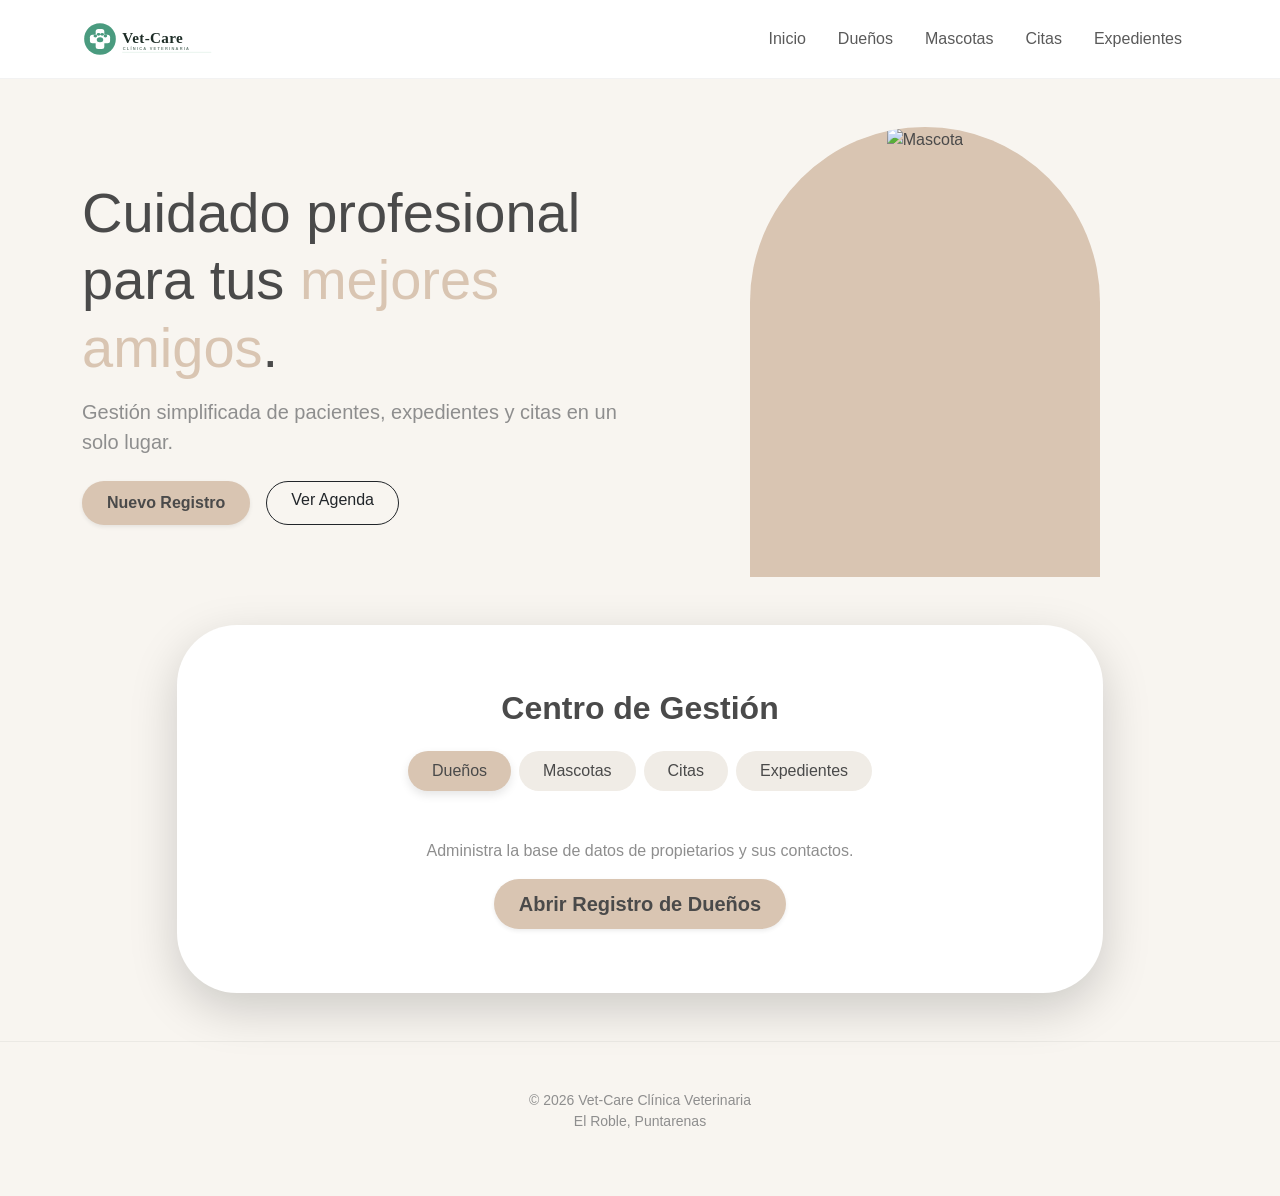
==== index.html @ a5a05229 "subida del proyecto(solo es el esqueleto)" ====
<!DOCTYPE html>
<html lang="es">
<head>
    <meta charset="UTF-8">
    <meta name="viewport" content="width=device-width, initial-scale=1.0">
    <title>Vet-Care | Panel de Gestión</title>
    <link href="https://cdn.jsdelivr.net/npm/bootstrap@5.3.0/dist/css/bootstrap.min.css" rel="stylesheet">
    <link rel="stylesheet" href="css/style.css">
</head>

<body>

    <nav class="navbar navbar-expand-lg sticky-top py-3">
        <div class="container">
            <a class="navbar-brand d-flex align-items-center" href="index.html">
                <svg xmlns="http://www.w3.org/2000/svg" viewBox="0 0 380 100" height="36" style="margin-right:6px;">
    <circle cx="50" cy="50" r="44" fill="#4a9b7f"/>
    <rect x="38" y="22" width="24" height="56" rx="7" fill="white"/>
    <rect x="22" y="38" width="56" height="24" rx="7" fill="white"/>
    <ellipse cx="50" cy="52" rx="9" ry="7" fill="#4a9b7f"/>
    <ellipse cx="37" cy="42" rx="5" ry="4" fill="#4a9b7f"/>
    <ellipse cx="46" cy="37" rx="5" ry="4" fill="#4a9b7f"/>
    <ellipse cx="56" cy="37" rx="5" ry="4" fill="#4a9b7f"/>
    <ellipse cx="65" cy="42" rx="5" ry="4" fill="#4a9b7f"/>
    <text x="112" y="60" font-family="Georgia,serif" font-size="42" font-weight="700" fill="#1e2d27">Vet-Care</text>
    <text x="113" y="80" font-family="Arial,sans-serif" font-size="11" fill="#6b7f76" letter-spacing="3.5">CLÍNICA VETERINARIA</text>
    <line x1="113" y1="87" x2="358" y2="87" stroke="#d4e8df" stroke-width="1.5" stroke-linecap="round"/>
</svg>
            </a>
            <button class="navbar-toggler border-0" type="button" data-bs-toggle="collapse" data-bs-target="#navbarNav">
                <span class="navbar-toggler-icon"></span>
            </button>
            <div class="collapse navbar-collapse" id="navbarNav">
                <ul class="navbar-nav ms-auto">
                    <li class="nav-item"><a class="nav-link px-3" href="index.html">Inicio</a></li>
                    <li class="nav-item"><a class="nav-link px-3" href="duenos.html">Dueños</a></li>
                    <li class="nav-item"><a class="nav-link px-3" href="mascotas.html">Mascotas</a></li>
                    <li class="nav-item"><a class="nav-link px-3" href="citas.html">Citas</a></li>
                    <li class="nav-item"><a class="nav-link px-3" href="expediente.html">Expedientes</a></li>
                </ul>
            </div>
        </div>
    </nav>

    <main class="container py-5">
        <header class="row mb-5 align-items-center">
            <div class="col-lg-6">
                <h1 class="display-4 mb-3">Cuidado profesional para tus <span style="color: var(--color-primario);">mejores amigos</span>.</h1>
                <p class="lead text-muted mb-4">Gestión simplificada de pacientes, expedientes y citas en un solo lugar.</p>
                <div class="d-flex gap-3">
                    <a href="duenos.html" class="btn btn-primary shadow-sm">Nuevo Registro</a>
                    <a href="citas.html" class="btn btn-outline-dark rounded-pill px-4">Ver Agenda</a>
                </div>
            </div>
            <div class="col-lg-6 d-none d-lg-block text-center">
                <div style="background: var(--color-primario); width: 350px; height: 450px; border-radius: 175px 175px 0 0; margin: 0 auto; overflow: hidden;">
                     <img src="https://images.unsplash.com/photo-1583337130417-3346a1be7dee?auto=format&fit=crop&q=80&w=400" alt="Mascota" class="w-100 h-100" style="object-fit: cover;">
                </div>
            </div>
        </header>

        <section class="row justify-content-center mt-5">
            <div class="col-lg-10">
                <div class="card shadow-lg p-5" style="border-radius: 60px;">
                    <div class="card-body text-center">
                        <h2 class="mb-4">Centro de Gestión</h2>
                        
                        <ul class="nav nav-pills justify-content-center mb-5" id="pills-tab" role="tablist">
                            <li class="nav-item" role="presentation">
                                <button class="nav-link active rounded-pill px-4 me-2" data-bs-toggle="pill" data-bs-target="#pills-duenos">Dueños</button>
                            </li>
                            <li class="nav-item" role="presentation">
                                <button class="nav-link rounded-pill px-4 me-2" data-bs-toggle="pill" data-bs-target="#pills-mascotas">Mascotas</button>
                            </li>
                            <li class="nav-item" role="presentation">
                                <button class="nav-link rounded-pill px-4 me-2" data-bs-toggle="pill" data-bs-target="#pills-citas">Citas</button>
                            </li>
                            <li class="nav-item" role="presentation">
                                <button class="nav-link rounded-pill px-4" data-bs-toggle="pill" data-bs-target="#pills-expediente">Expedientes</button>
                            </li>
                        </ul>

                        <div class="tab-content" id="pills-tabContent">
                            <div class="tab-pane fade show active" id="pills-duenos">
                                <p class="text-muted">Administra la base de datos de propietarios y sus contactos.</p>
                                <a href="duenos.html" class="btn btn-primary btn-lg shadow-sm">Abrir Registro de Dueños</a>
                            </div>
                            
                            <div class="tab-pane fade" id="pills-mascotas">
                                <p class="text-muted">Accede a registros de pacientes y razas.</p>
                                <a href="mascotas.html" class="btn btn-primary btn-lg shadow-sm">Ver Listado de Mascotas</a>
                            </div>
                            
                            <div class="tab-pane fade" id="pills-citas">
                                <p class="text-muted">Organiza el calendario de consultas y vacunaciones.</p>
                                <a href="citas.html" class="btn btn-primary btn-lg shadow-sm">Gestionar Agenda</a>
                            </div>

                            <div class="tab-pane fade" id="pills-expediente">
                                <p class="text-muted">Consulta el historial clínico detallado de cada mascota.</p>
                                <a href="expediente.html" class="btn btn-primary btn-lg shadow-sm">Ver Historial Médico</a>
                            </div>
                        </div>
                    </div>
                </div>
            </div>
        </section> 
    </main>

    <footer class="py-5">
        <div class="container text-center">
            <p class="text-muted mb-0 small">&copy; 2026 Vet-Care Clínica Veterinaria</p>
            <p class="text-muted small">El Roble, Puntarenas</p>
        </div>
    </footer>
</body>
</html>
---- css/style.css ----
/* css/style.css */

/* colores estilo minimalista */
:root {
    --color-fondo: #f8f5f0;    /* Crema claro */
    --color-primario: #d9c5b2;  /* Tono arena/madera suave */
    --color-texto: #4a4a4a;     /* Gris oscuro para lectura */
    --color-blanco: #ffffff;
}

body {
    font-family: 'Segoe UI', Roboto, Helvetica, Arial, sans-serif;
    background-color: var(--color-fondo);
    color: var(--color-texto);
}

/* Estilo de la Navegación */
.navbar {
    background-color: var(--color-blanco) !important;
    border-bottom: 1px solid rgba(0,0,0,0.05);
}

.navbar-brand {
    font-weight: bold;
    letter-spacing: 1px;
    color: var(--color-texto) !important;
}

/* Forma "Ovalada" para las tarjetas */
.card {
    border-radius: 40px;
    border: none;
    background-color: var(--color-blanco);
    transition: all 0.3s ease;
    padding: 1.5rem;
    box-shadow: 0 10px 30px rgba(0, 0, 0, 0.03);
}

/* Efecto al pasar el mouse */
.card:hover {
    transform: translateY(-10px);
    box-shadow: 0 15px 35px rgba(0, 0, 0, 0.06);
}

/* Botones Ovalados */
.btn-primary {
    background-color: var(--color-primario) !important;
    border: none !important;
    border-radius: 50px !important; /* Estilo píldora */
    padding: 10px 25px;
    color: var(--color-texto) !important;
    font-weight: 600;
}

.btn-primary:hover {
    filter: brightness(0.9);
}

/* Ajustes de tipografía */
h1, h2, h3 {
    color: var(--color-texto);
    font-weight: 700;
}

.text-muted {
    color: #8e8e8e !important;
}


footer {
    background-color: transparent !important;
    border-top: 1px solid rgba(0,0,0,0.05) !important;
}

/* Estilo para las pestañas del Centro de Gestión */
.nav-pills .nav-link {
    color: var(--color-texto);
    background-color: #f0ece6; /* Un tono crema ligeramente más oscuro */
    transition: all 0.3s ease;
}

.nav-pills .nav-link.active {
    background-color: var(--color-primario) !important;
    color: var(--color-texto) !important;
    box-shadow: 0 4px 10px rgba(0,0,0,0.1);
}

/* Estilos para inputs ovalados */
.form-control {
    border-radius: 20px;
    padding: 12px 20px;
    border: 1px solid #eee;
    background-color: #fcfaf8;
    transition: all 0.3s ease;
}

.form-control:focus {
    border-color: var(--color-primario);
    box-shadow: 0 0 0 0.25rem rgba(217, 197, 178, 0.25);
    background-color: #fff;
}

label {
    margin-left: 15px;
    margin-bottom: 5px;
    font-weight: 600;
    font-size: 0.9rem;
    color: var(--color-texto);
}
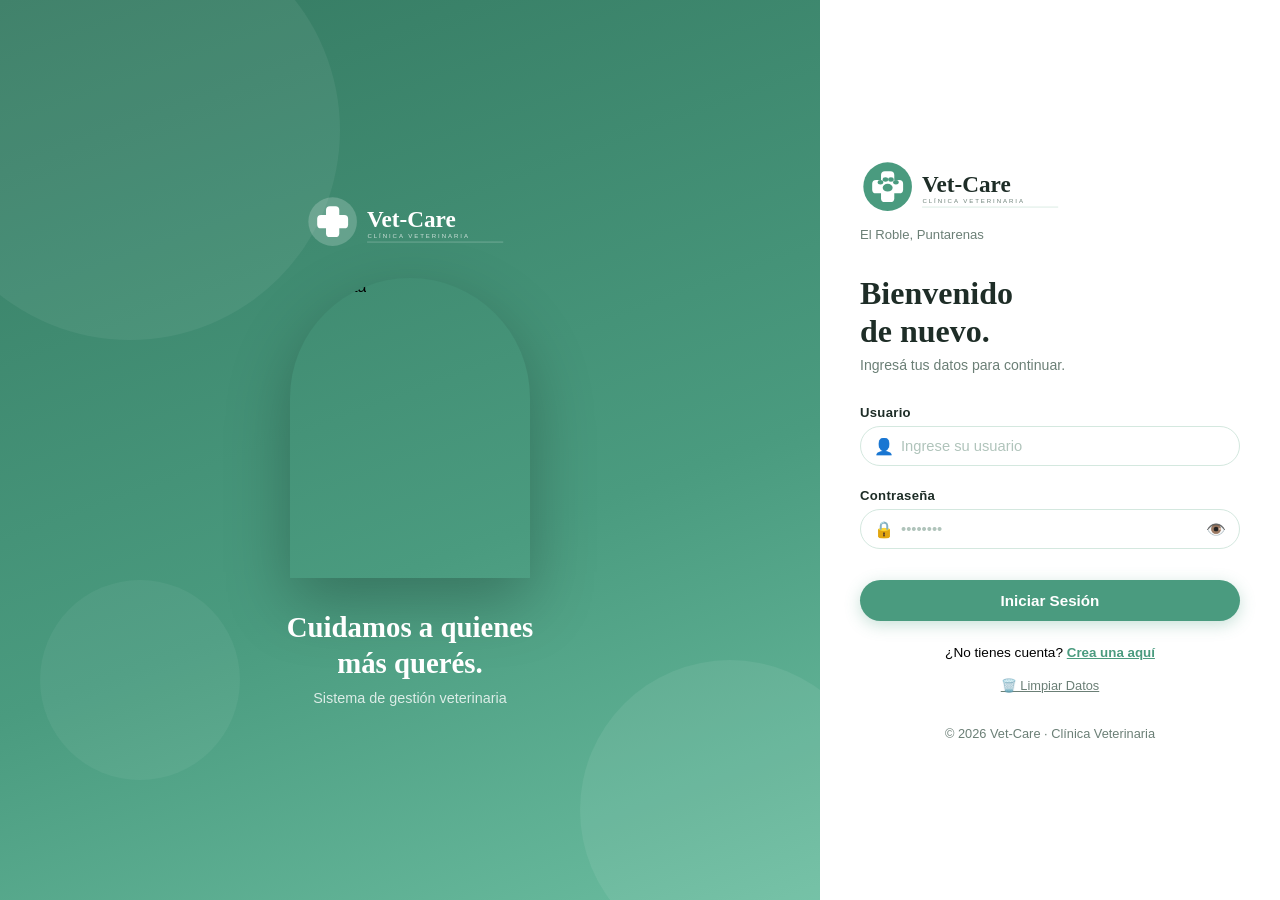
==== commit 39347dc2: "Código completamente funcional" ====
--- a/index.html
+++ b/index.html
@@ -37,6 +37,7 @@
                     <li class="nav-item"><a class="nav-link px-3" href="mascotas.html">Mascotas</a></li>
                     <li class="nav-item"><a class="nav-link px-3" href="citas.html">Citas</a></li>
                     <li class="nav-item"><a class="nav-link px-3" href="expediente.html">Expedientes</a></li>
+                    <li class="nav-item"><a class="nav-link px-3" href="#" id="logout">Cerrar Sesión</a></li>
                 </ul>
             </div>
         </div>
@@ -66,23 +67,18 @@
                         <h2 class="mb-4">Centro de Gestión</h2>
                         
                         <ul class="nav nav-pills justify-content-center mb-5" id="pills-tab" role="tablist">
-                            <li class="nav-item" role="presentation">
-                                <button class="nav-link active rounded-pill px-4 me-2" data-bs-toggle="pill" data-bs-target="#pills-duenos">Dueños</button>
-                            </li>
-                            <li class="nav-item" role="presentation">
-                                <button class="nav-link rounded-pill px-4 me-2" data-bs-toggle="pill" data-bs-target="#pills-mascotas">Mascotas</button>
-                            </li>
-                            <li class="nav-item" role="presentation">
-                                <button class="nav-link rounded-pill px-4 me-2" data-bs-toggle="pill" data-bs-target="#pills-citas">Citas</button>
-                            </li>
-                            <li class="nav-item" role="presentation">
-                                <button class="nav-link rounded-pill px-4" data-bs-toggle="pill" data-bs-target="#pills-expediente">Expedientes</button>
-                            </li>
+                            <a href="duenos.html" class="btn btn-primary shadow-sm">Dueños</a>
+
+                            <a href="mascotas.html" class="btn btn-primary shadow-sm">Mascotas</a>
+
+                            <a href="citas.html" class="btn btn-primary shadow-sm">Citas</a>
+
+                            <a href="expediente.html" class="btn btn-primary shadow-sm">Expedientes</a>
                         </ul>
 
                         <div class="tab-content" id="pills-tabContent">
                             <div class="tab-pane fade show active" id="pills-duenos">
-                                <p class="text-muted">Administra la base de datos de propietarios y sus contactos.</p>
+                                <p class="text-muted">Gestiona tus datos y los de tus mascotas</p>
                                 <a href="duenos.html" class="btn btn-primary btn-lg shadow-sm">Abrir Registro de Dueños</a>
                             </div>
                             
@@ -113,5 +109,18 @@
             <p class="text-muted small">El Roble, Puntarenas</p>
         </div>
     </footer>
+
+    <script>
+        // Verificar sesión
+        if (!localStorage.getItem('vc_sesion')) {
+            window.location.href = 'login.html';
+        }
+
+        // Logout
+        document.getElementById('logout').addEventListener('click', () => {
+            localStorage.removeItem('vc_sesion');
+            window.location.href = 'login.html';
+        });
+    </script>
 </body>
 </html>
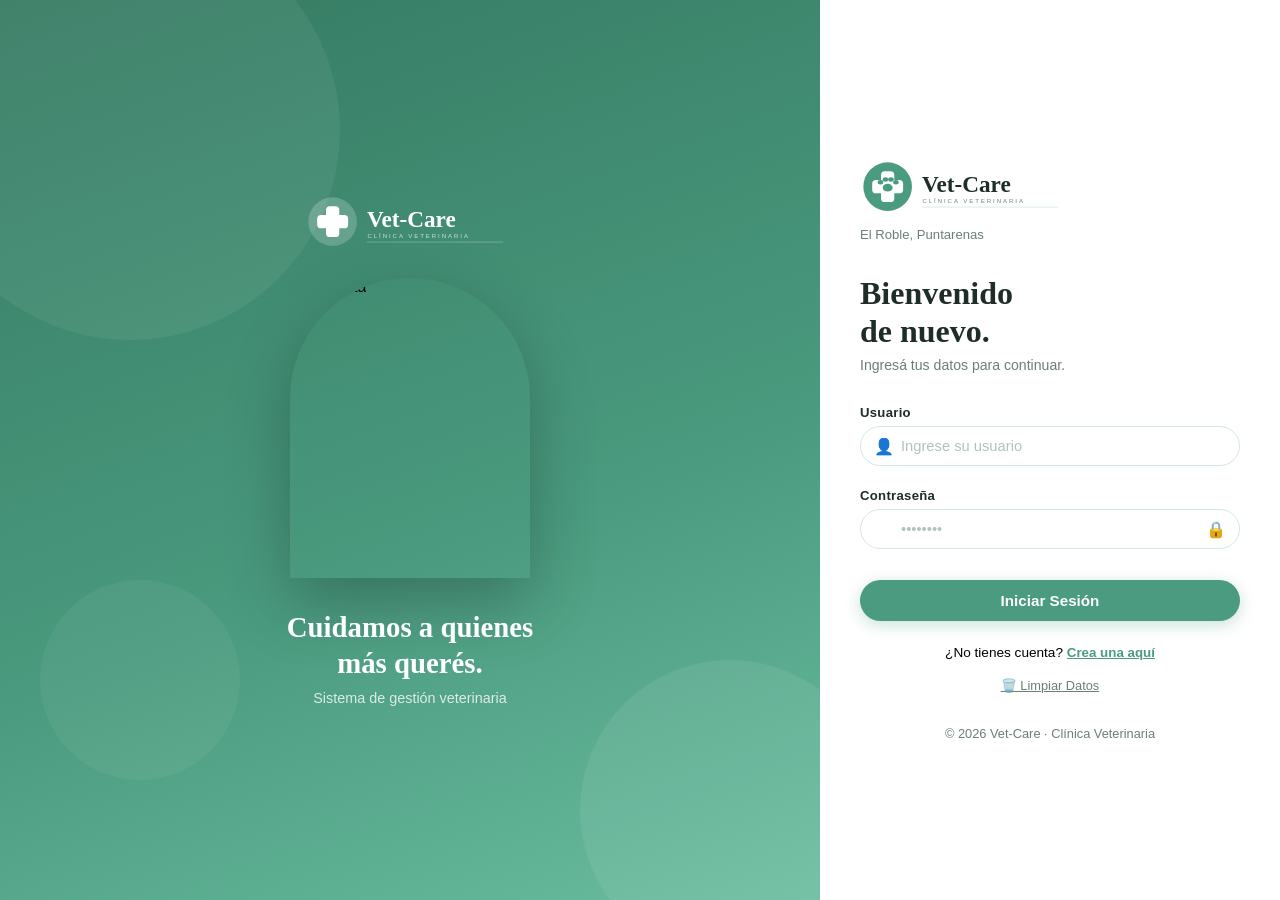
==== commit 9df1a6d9: "Se hicieron algunas correcciones" ====
--- a/index.html
+++ b/index.html
@@ -78,7 +78,7 @@
 
                         <div class="tab-content" id="pills-tabContent">
                             <div class="tab-pane fade show active" id="pills-duenos">
-                                <p class="text-muted">Gestiona tus datos y los de tus mascotas</p>
+                                <p class="text-muted">Gestiona los datos de los usuarios y sus mascotas</p>
                                 <a href="duenos.html" class="btn btn-primary btn-lg shadow-sm">Abrir Registro de Dueños</a>
                             </div>
                             
